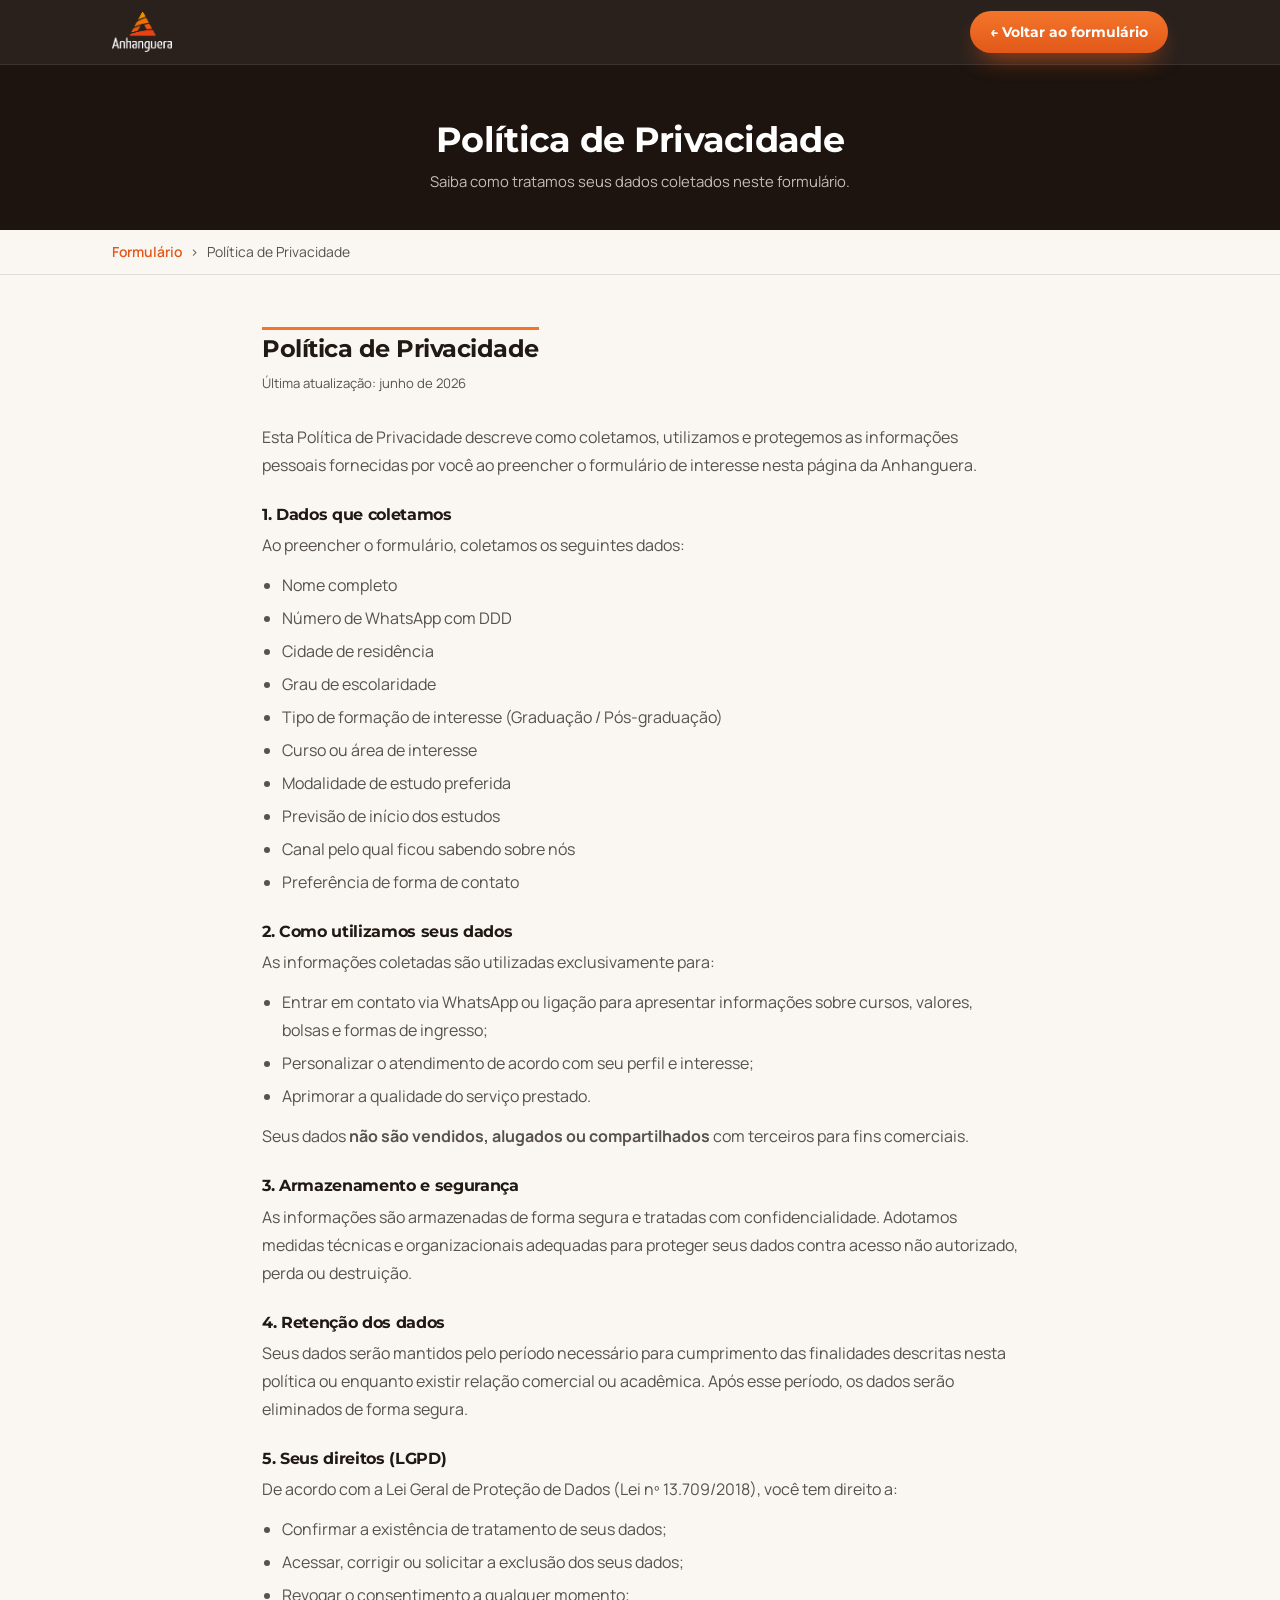
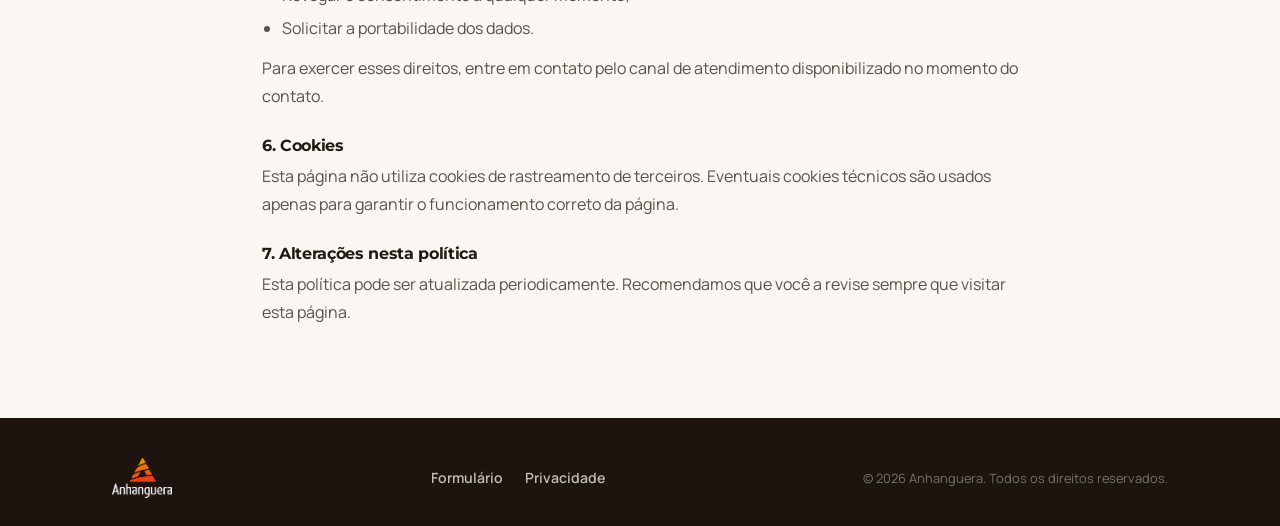
==== legal.html @ dcc7cdaf "Primeiro commit" ====
<!DOCTYPE html>
<html lang="pt-BR">
<head>
<meta charset="UTF-8" />
<meta name="viewport" content="width=device-width, initial-scale=1.0" />
<title>Política de Privacidade — Anhanguera</title>
<meta name="robots" content="noindex, nofollow" />
<link rel="preconnect" href="https://fonts.googleapis.com" />
<link rel="preconnect" href="https://fonts.gstatic.com" crossorigin />
<link href="https://fonts.googleapis.com/css2?family=Montserrat:wght@600;700;800;900&family=Manrope:wght@400;500;600;700&display=swap" rel="stylesheet" />
<link rel="stylesheet" href="style.css" />
</head>
<body>

<header>
  <div class="wrap nav">
    <a class="logo" href="index.html" aria-label="Anhanguera">
      <img src="assets/anhanguera-logo-colorido-vertical.png" alt="Anhanguera" class="logo-img" />
    </a>
    <a href="index.html" class="btn" style="padding:10px 20px;font-size:.88rem">← Voltar ao formulário</a>
  </div>
</header>

<div class="legal-hero">
  <div class="wrap">
    <h1>Política de Privacidade</h1>
    <p>Saiba como tratamos seus dados coletados neste formulário.</p>
  </div>
</div>

<div class="back-bar">
  <div class="wrap">
    <a href="index.html">Formulário</a>
    <span>›</span>
    <span>Política de Privacidade</span>
  </div>
</div>

<div class="legal-body">

  <section class="legal-section" id="privacidade">
    <h2>Política de Privacidade</h2>
    <p class="updated">Última atualização: junho de 2026</p>

    <p>Esta Política de Privacidade descreve como coletamos, utilizamos e protegemos as informações pessoais fornecidas por você ao preencher o formulário de interesse nesta página da Anhanguera.</p>

    <h3>1. Dados que coletamos</h3>
    <p>Ao preencher o formulário, coletamos os seguintes dados:</p>
    <ul>
      <li>Nome completo</li>
      <li>Número de WhatsApp com DDD</li>
      <li>Cidade de residência</li>
      <li>Grau de escolaridade</li>
      <li>Tipo de formação de interesse (Graduação / Pós-graduação)</li>
      <li>Curso ou área de interesse</li>
      <li>Modalidade de estudo preferida</li>
      <li>Previsão de início dos estudos</li>
      <li>Canal pelo qual ficou sabendo sobre nós</li>
      <li>Preferência de forma de contato</li>
    </ul>

    <h3>2. Como utilizamos seus dados</h3>
    <p>As informações coletadas são utilizadas exclusivamente para:</p>
    <ul>
      <li>Entrar em contato via WhatsApp ou ligação para apresentar informações sobre cursos, valores, bolsas e formas de ingresso;</li>
      <li>Personalizar o atendimento de acordo com seu perfil e interesse;</li>
      <li>Aprimorar a qualidade do serviço prestado.</li>
    </ul>
    <p>Seus dados <strong>não são vendidos, alugados ou compartilhados</strong> com terceiros para fins comerciais.</p>

    <h3>3. Armazenamento e segurança</h3>
    <p>As informações são armazenadas de forma segura e tratadas com confidencialidade. Adotamos medidas técnicas e organizacionais adequadas para proteger seus dados contra acesso não autorizado, perda ou destruição.</p>

    <h3>4. Retenção dos dados</h3>
    <p>Seus dados serão mantidos pelo período necessário para cumprimento das finalidades descritas nesta política ou enquanto existir relação comercial ou acadêmica. Após esse período, os dados serão eliminados de forma segura.</p>

    <h3>5. Seus direitos (LGPD)</h3>
    <p>De acordo com a Lei Geral de Proteção de Dados (Lei nº 13.709/2018), você tem direito a:</p>
    <ul>
      <li>Confirmar a existência de tratamento de seus dados;</li>
      <li>Acessar, corrigir ou solicitar a exclusão dos seus dados;</li>
      <li>Revogar o consentimento a qualquer momento;</li>
      <li>Solicitar a portabilidade dos dados.</li>
    </ul>
    <p>Para exercer esses direitos, entre em contato pelo canal de atendimento disponibilizado no momento do contato.</p>

    <h3>6. Cookies</h3>
    <p>Esta página não utiliza cookies de rastreamento de terceiros. Eventuais cookies técnicos são usados apenas para garantir o funcionamento correto da página.</p>

    <h3>7. Alterações nesta política</h3>
    <p>Esta política pode ser atualizada periodicamente. Recomendamos que você a revise sempre que visitar esta página.</p>
  </section>

</div>

<footer>
  <div class="wrap foot-inner">
    <a class="logo" href="index.html"><img src="assets/anhanguera-logo-colorido-vertical.png" alt="Anhanguera" class="logo-img" /></a>
    <nav class="foot-links">
      <a href="index.html">Formulário</a>
      <a href="legal.html">Privacidade</a>
    </nav>
    <p class="foot-copy">© 2026 Anhanguera. Todos os direitos reservados.</p>
  </div>
</footer>

</body>
</html>
---- style.css ----
:root{
  --orange:        oklch(0.70 0.175 47);
  --orange-strong: oklch(0.635 0.185 41);
  --orange-soft:   oklch(0.96 0.03 60);
  --ink:           oklch(0.22 0.015 55);
  --ink-soft:      oklch(0.44 0.012 55);
  --bg:            oklch(0.995 0.004 80);
  --bg-warm:       oklch(0.975 0.008 70);
  --line:          oklch(0.90 0.008 70);
  --dark:          oklch(0.20 0.018 50);
  --dark-2:        oklch(0.26 0.02 48);
  --white:         oklch(0.995 0.003 80);
  --radius:        16px;
  --shadow:        0 20px 48px -18px oklch(0.30 0.05 50 / 0.40);
  --shadow-sm:     0 8px 22px -14px oklch(0.30 0.05 50 / 0.35);
  --maxw:          780px;
}
*{box-sizing:border-box;margin:0;padding:0}
html{scroll-behavior:smooth}
body{
  font-family:'Manrope',system-ui,sans-serif;
  color:var(--ink);
  background:var(--bg-warm);
  line-height:1.6;
  -webkit-font-smoothing:antialiased;
  overflow-x:hidden;
}
h1,h2,h3,h4{font-family:'Montserrat',sans-serif;line-height:1.1;letter-spacing:-0.02em;color:var(--ink)}
a{color:inherit;text-decoration:none}
img{max-width:100%;display:block}
.wrap{width:100%;max-width:var(--maxw);margin:0 auto;padding:0 22px}

/* ---------- button ---------- */
.btn{
  display:inline-flex;align-items:center;justify-content:center;gap:.5rem;
  font-family:'Montserrat',sans-serif;font-weight:700;font-size:1rem;
  padding:16px 28px;border-radius:999px;border:none;cursor:pointer;
  background:linear-gradient(180deg,var(--orange),var(--orange-strong));
  color:#fff;box-shadow:0 12px 26px -12px var(--orange-strong);
  transition:transform .18s ease, box-shadow .18s ease, filter .18s ease;
  text-align:center;
}
.btn:hover{transform:translateY(-2px);filter:brightness(1.04);box-shadow:0 18px 32px -14px var(--orange-strong)}
.btn:active{transform:translateY(0)}
.btn:disabled{opacity:.6;cursor:not-allowed;transform:none}

/* ---------- header ---------- */
header{
  position:sticky;top:0;z-index:50;
  background:oklch(0.20 0.018 50 / 0.94);
  backdrop-filter:blur(12px);
  border-bottom:1px solid oklch(1 0 0 / 0.08);
}
.nav{display:flex;align-items:center;justify-content:space-between;height:64px;max-width:1100px}
.logo{display:flex;align-items:center;gap:12px;color:#fff;font-family:'Montserrat';font-weight:800;font-size:1.1rem;letter-spacing:-0.01em}
.logo-img{height:40px;max-height:40px;width:auto;max-width:140px;object-fit:contain;display:block}

/* ---------- page hero ---------- */
.page-hero{
  background:linear-gradient(160deg,var(--dark) 0%,var(--dark-2) 100%);
  padding:52px 22px 48px;
  text-align:center;
}
.page-hero .wrap{max-width:640px}
.page-hero h1{
  font-size:clamp(1.7rem,4.5vw,2.6rem);
  font-weight:900;
  color:#fff;
  margin-bottom:14px;
}
.page-hero h1 em{font-style:normal;color:var(--orange)}
.page-hero p{
  color:oklch(0.85 0.01 70);
  font-size:1.08rem;
  max-width:36em;
  margin:0 auto;
}
.page-hero .tag{
  display:inline-flex;align-items:center;gap:8px;
  background:oklch(1 0 0 / 0.08);border:1px solid oklch(1 0 0 / 0.16);
  color:oklch(0.92 0.01 70);font-weight:600;font-size:.78rem;letter-spacing:.05em;text-transform:uppercase;
  padding:7px 14px;border-radius:999px;margin-bottom:20px;
}
.tag-dot{width:7px;height:7px;border-radius:50%;background:var(--orange);flex:none;
  box-shadow:0 0 0 4px oklch(0.70 0.175 47 / 0.28)}

/* ---------- form area ---------- */
.form-area{padding:48px 0 80px}
.form-area .wrap{max-width:700px}

.form-card{
  background:#fff;
  border-radius:24px;
  box-shadow:var(--shadow);
  border:1px solid var(--line);
  overflow:hidden;
}
.form-card-header{
  background:linear-gradient(100deg,var(--dark),var(--dark-2));
  padding:28px 34px 24px;
}
.form-card-header h2{
  color:#fff;
  font-size:1.25rem;
  font-weight:800;
  margin-bottom:6px;
}
.form-card-header p{
  color:oklch(0.80 0.01 70);
  font-size:.93rem;
}

.form-body{padding:32px 34px 36px}
@media(max-width:560px){.form-body{padding:24px 20px 28px}.form-card-header{padding:22px 20px 18px}}

/* ---------- form groups ---------- */
.form-group{margin-bottom:28px}
.form-group-title{
  font-family:'Montserrat',sans-serif;
  font-weight:700;
  font-size:.72rem;
  letter-spacing:.12em;
  text-transform:uppercase;
  color:var(--orange-strong);
  margin-bottom:18px;
  padding-bottom:10px;
  border-bottom:1px solid var(--line);
}

/* ---------- field ---------- */
.field{margin-bottom:16px}
.field:last-of-type{margin-bottom:0}

label.field-label,
.field > .field-label{
  display:block;
  font-weight:700;
  font-size:.88rem;
  margin-bottom:8px;
  color:var(--ink);
}
.field-label .q-num{
  display:inline-flex;align-items:center;justify-content:center;
  width:22px;height:22px;border-radius:6px;
  background:var(--orange-soft);color:var(--orange-strong);
  font-size:.75rem;font-weight:800;
  margin-right:7px;flex:none;
}
label .req{color:var(--orange-strong)}

input[type="text"],
input[type="tel"],
select{
  width:100%;font-family:'Manrope',sans-serif;font-size:1rem;color:var(--ink);
  padding:13px 16px;border:1.5px solid var(--line);border-radius:12px;background:var(--bg);
  transition:border-color .15s, box-shadow .15s;
}
input[type="text"]:focus,
input[type="tel"]:focus,
select:focus{
  outline:none;
  border-color:var(--orange);
  box-shadow:0 0 0 3px oklch(0.70 0.175 47 / 0.16);
}
select{
  appearance:none;
  background-image:url("data:image/svg+xml,%3Csvg xmlns='http://www.w3.org/2000/svg' width='12' height='8' viewBox='0 0 12 8'%3E%3Cpath d='M1 1l5 5 5-5' stroke='%23999' stroke-width='2' fill='none' stroke-linecap='round'/%3E%3C/svg%3E");
  background-repeat:no-repeat;
  background-position:right 16px center;
  padding-right:40px;
}

/* ---------- radio pills ---------- */
.radio-group{display:flex;flex-direction:column;gap:8px}
.radio-group.two-col{display:grid;grid-template-columns:1fr 1fr;gap:8px}
@media(max-width:520px){.radio-group.two-col{grid-template-columns:1fr}}

.radio-pill{
  display:flex;align-items:center;gap:11px;
  padding:11px 15px;
  border:1.5px solid var(--line);
  border-radius:11px;
  cursor:pointer;
  transition:border-color .15s, background .15s;
  font-size:.93rem;
  color:var(--ink);
  user-select:none;
}
.radio-pill:hover{
  border-color:var(--orange);
  background:var(--orange-soft);
}
.radio-pill input[type="radio"]{
  width:17px;height:17px;flex:none;
  accent-color:var(--orange-strong);
  cursor:pointer;
}
.radio-pill:has(input:checked){
  border-color:var(--orange-strong);
  background:var(--orange-soft);
  font-weight:600;
  color:var(--orange-strong);
}

/* ---------- checkbox pill ---------- */
.checkbox-pill{
  display:flex;align-items:flex-start;gap:12px;
  padding:14px 16px;
  border:1.5px solid var(--line);
  border-radius:12px;
  cursor:pointer;
  transition:border-color .15s, background .15s;
  font-size:.92rem;
  color:var(--ink);
  user-select:none;
  line-height:1.55;
}
.checkbox-pill:hover{border-color:var(--orange);background:var(--orange-soft)}
.checkbox-pill input[type="checkbox"]{
  width:18px;height:18px;flex:none;margin-top:2px;
  accent-color:var(--orange-strong);
  cursor:pointer;
}
.checkbox-pill:has(input:checked){
  border-color:var(--orange-strong);
  background:var(--orange-soft);
}
.checkbox-pill a{color:var(--orange-strong);text-decoration:underline;font-weight:600}

/* ---------- error state ---------- */
.err{color:var(--orange-strong);font-size:.8rem;margin-top:6px;display:none;font-weight:600}
.field.invalid input[type="text"],
.field.invalid input[type="tel"],
.field.invalid select{border-color:var(--orange-strong)}
.field.invalid .err{display:block}
.field.invalid .radio-group .radio-pill:first-child,
.field.invalid .checkbox-pill{border-color:var(--orange-strong)}

/* ---------- privacy note ---------- */
.privacy-note{
  font-size:.82rem;
  color:var(--ink-soft);
  background:oklch(0.97 0.005 80);
  border-radius:10px;
  padding:12px 15px;
  margin-bottom:14px;
  line-height:1.6;
  border:1px solid var(--line);
}

/* ---------- submit ---------- */
.form-submit{margin-top:24px}
.btn-submit{
  width:100%;padding:18px;font-size:1.05rem;
  border-radius:14px;
  letter-spacing:.01em;
}
.form-note{font-size:.8rem;color:var(--ink-soft);margin-top:12px;text-align:center}

/* ---------- success state ---------- */
.form-success{display:none;text-align:center;padding:52px 24px}
.form-success .s-icon{font-size:3.2rem;margin-bottom:14px}
.form-success h3{font-size:1.6rem;font-weight:800;margin-bottom:10px}
.form-success p{color:var(--ink-soft);font-size:1.02rem;max-width:28em;margin:0 auto}
.form-card.done .form-body{display:none}
.form-card.done .form-success{display:block}

/* ---------- footer ---------- */
footer{background:var(--dark);color:oklch(0.80 0.01 70);padding:40px 0 28px}
.foot-inner{
  display:flex;flex-direction:row;align-items:center;justify-content:space-between;
  gap:20px;flex-wrap:wrap;max-width:1100px;
}
.foot-links{display:flex;gap:22px;flex-wrap:wrap;justify-content:center}
.foot-links a{font-size:.88rem;font-weight:600;transition:color .15s}
.foot-links a:hover{color:var(--orange)}
.foot-copy{font-size:.8rem;color:oklch(0.55 0.01 70)}

/* ---------- reveal ---------- */
.reveal{opacity:0;transform:translateY(20px);transition:opacity .55s ease, transform .55s ease}
.reveal.in{opacity:1;transform:none}
@media(prefers-reduced-motion:reduce){.reveal{opacity:1;transform:none}}

/* ---------- legal ---------- */
.legal-hero{background:var(--dark);padding:56px 0 36px;text-align:center}
.legal-hero h1{color:#fff;font-size:clamp(1.5rem,4vw,2.2rem);margin-bottom:10px}
.legal-hero p{color:oklch(0.80 0.01 70);font-size:.93rem}
.legal-body{max-width:800px;margin:0 auto;padding:52px 22px 80px}
.legal-section{margin-bottom:64px}
.legal-section:last-child{margin-bottom:0}
.legal-section h2{font-size:1.5rem;color:var(--ink);margin-bottom:6px;padding-top:6px;border-top:3px solid var(--orange);display:inline-block}
.legal-section .updated{font-size:.82rem;color:var(--ink-soft);margin-bottom:28px;margin-top:4px}
.legal-section h3{font-size:1.03rem;color:var(--ink);margin:26px 0 8px}
.legal-section p{color:var(--ink-soft);margin-bottom:12px;line-height:1.75}
.legal-section ul{color:var(--ink-soft);margin:6px 0 12px 20px;line-height:1.75}
.legal-section ul li{margin-bottom:5px}
.legal-section a{color:var(--orange-strong);text-decoration:underline}
.back-bar{background:var(--bg-warm);border-bottom:1px solid var(--line);padding:11px 22px}
.back-bar .wrap{display:flex;align-items:center;gap:8px;font-size:.87rem;color:var(--ink-soft);max-width:1100px}
.back-bar a{color:var(--orange-strong);font-weight:600}
.divider{border:none;border-top:1px solid var(--line);margin:0}
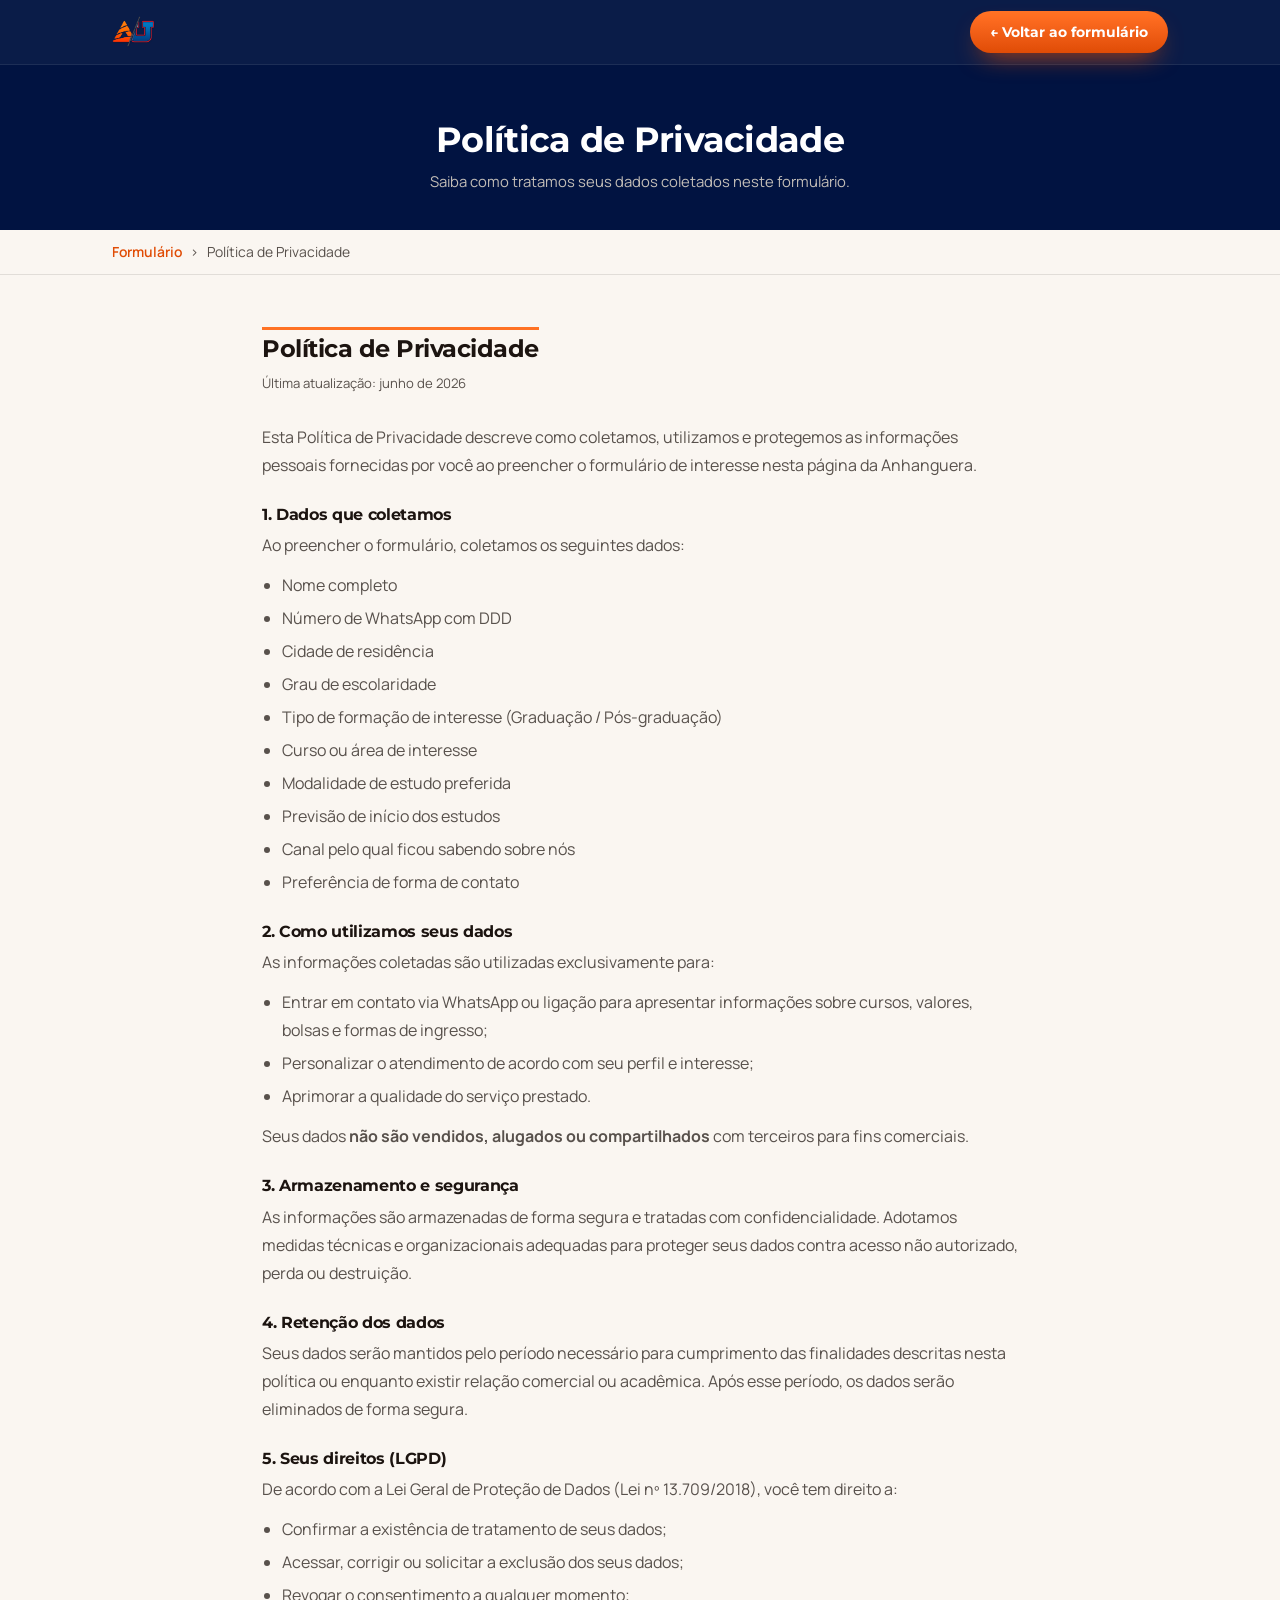
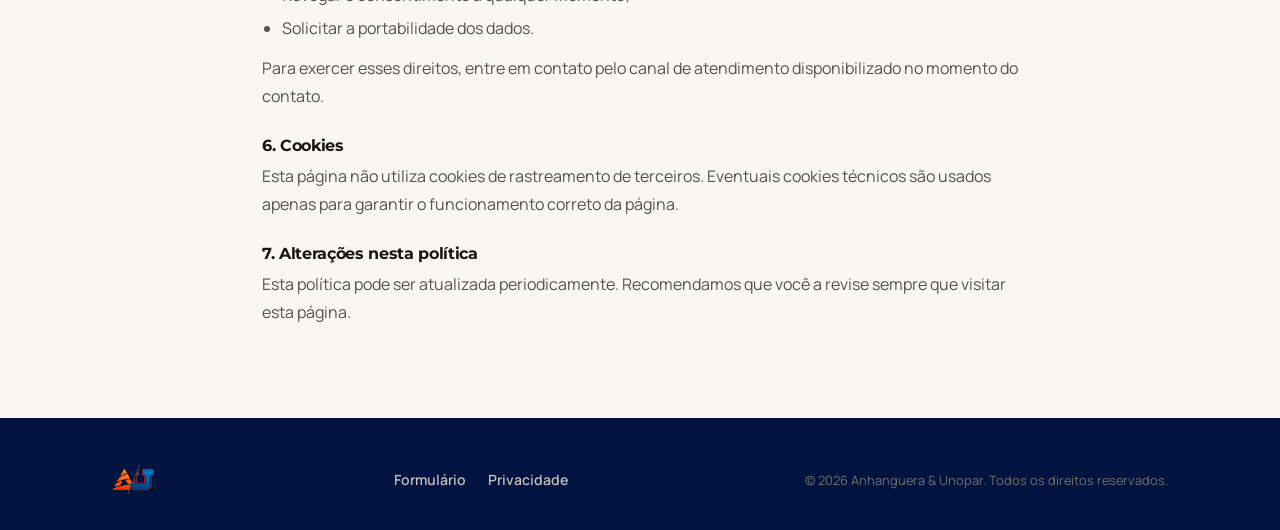
==== commit 015c437b: "Mudanças do site" ====
--- a/legal.html
+++ b/legal.html
@@ -3,7 +3,7 @@
 <head>
 <meta charset="UTF-8" />
 <meta name="viewport" content="width=device-width, initial-scale=1.0" />
-<title>Política de Privacidade — Anhanguera</title>
+<title>Política de Privacidade — Anhanguera &amp; Unopar</title>
 <meta name="robots" content="noindex, nofollow" />
 <link rel="preconnect" href="https://fonts.googleapis.com" />
 <link rel="preconnect" href="https://fonts.gstatic.com" crossorigin />
@@ -14,8 +14,8 @@
 
 <header>
   <div class="wrap nav">
-    <a class="logo" href="index.html" aria-label="Anhanguera">
-      <img src="assets/anhanguera-logo-colorido-vertical.png" alt="Anhanguera" class="logo-img" />
+    <a class="logo" href="index.html" aria-label="Anhanguera e Unopar">
+      <img src="assets/logoo.png" alt="Anhanguera e Unopar" class="logo-img" />
     </a>
     <a href="index.html" class="btn" style="padding:10px 20px;font-size:.88rem">← Voltar ao formulário</a>
   </div>
@@ -95,12 +95,12 @@
 
 <footer>
   <div class="wrap foot-inner">
-    <a class="logo" href="index.html"><img src="assets/anhanguera-logo-colorido-vertical.png" alt="Anhanguera" class="logo-img" /></a>
+    <a class="logo" href="index.html"><img src="assets/logoo.png" alt="Anhanguera e Unopar" class="logo-img" /></a>
     <nav class="foot-links">
       <a href="index.html">Formulário</a>
       <a href="legal.html">Privacidade</a>
     </nav>
-    <p class="foot-copy">© 2026 Anhanguera. Todos os direitos reservados.</p>
+    <p class="foot-copy">© 2026 Anhanguera &amp; Unopar. Todos os direitos reservados.</p>
   </div>
 </footer>
 
--- a/style.css
+++ b/style.css
@@ -1,18 +1,18 @@
 :root{
-  --orange:        oklch(0.70 0.175 47);
-  --orange-strong: oklch(0.635 0.185 41);
-  --orange-soft:   oklch(0.96 0.03 60);
-  --ink:           oklch(0.22 0.015 55);
+  --orange:        oklch(0.72 0.195 44);
+  --orange-strong: oklch(0.615 0.195 39);
+  --orange-soft:   oklch(0.96 0.03 55);
+  --ink:           oklch(0.20 0.015 55);
   --ink-soft:      oklch(0.44 0.012 55);
   --bg:            oklch(0.995 0.004 80);
   --bg-warm:       oklch(0.975 0.008 70);
   --line:          oklch(0.90 0.008 70);
-  --dark:          oklch(0.20 0.018 50);
-  --dark-2:        oklch(0.26 0.02 48);
+  --dark:          oklch(0.21 0.09 262);
+  --dark-2:        oklch(0.27 0.09 258);
   --white:         oklch(0.995 0.003 80);
   --radius:        16px;
-  --shadow:        0 20px 48px -18px oklch(0.30 0.05 50 / 0.40);
-  --shadow-sm:     0 8px 22px -14px oklch(0.30 0.05 50 / 0.35);
+  --shadow:        0 20px 48px -18px oklch(0.20 0.09 262 / 0.38);
+  --shadow-sm:     0 8px 22px -14px oklch(0.20 0.09 262 / 0.32);
   --maxw:          780px;
 }
 *{box-sizing:border-box;margin:0;padding:0}
@@ -47,13 +47,13 @@
 /* ---------- header ---------- */
 header{
   position:sticky;top:0;z-index:50;
-  background:oklch(0.20 0.018 50 / 0.94);
+  background:oklch(0.21 0.09 262 / 0.96);
   backdrop-filter:blur(12px);
   border-bottom:1px solid oklch(1 0 0 / 0.08);
 }
 .nav{display:flex;align-items:center;justify-content:space-between;height:64px;max-width:1100px}
 .logo{display:flex;align-items:center;gap:12px;color:#fff;font-family:'Montserrat';font-weight:800;font-size:1.1rem;letter-spacing:-0.01em}
-.logo-img{height:40px;max-height:40px;width:auto;max-width:140px;object-fit:contain;display:block}
+.logo-img{height:44px;max-height:44px;width:auto;max-width:100px;object-fit:contain;display:block}
 
 /* ---------- page hero ---------- */
 .page-hero{
@@ -299,3 +299,162 @@
 .back-bar .wrap{display:flex;align-items:center;gap:8px;font-size:.87rem;color:var(--ink-soft);max-width:1100px}
 .back-bar a{color:var(--orange-strong);font-weight:600}
 .divider{border:none;border-top:1px solid var(--line);margin:0}
+
+/* ===================== SHARED SECTION STYLES ===================== */
+.sec-label{
+  font-family:'Montserrat',sans-serif;
+  font-size:.72rem;font-weight:700;
+  letter-spacing:.14em;text-transform:uppercase;
+  color:var(--orange-strong);
+  margin-bottom:12px;
+  display:block;
+}
+.sec-h2{
+  font-size:clamp(1.55rem,3.5vw,2.1rem);
+  font-weight:800;color:var(--ink);
+  margin-bottom:12px;
+  letter-spacing:-.025em;line-height:1.15;
+}
+.sec-h2 em{font-style:normal;color:var(--orange-strong)}
+.sec-sub{
+  color:var(--ink-soft);font-size:1rem;
+  max-width:52ch;line-height:1.7;
+  margin-bottom:40px;
+}
+
+/* ===================== BENEFITS ===================== */
+.benefits-section{padding:72px 0;background:var(--bg)}
+.benefits-wrap{max-width:860px!important}
+.benefits-grid{
+  display:grid;
+  grid-template-columns:1fr 1fr;
+  gap:14px;
+  margin-top:36px;
+}
+@media(max-width:540px){.benefits-grid{grid-template-columns:1fr}}
+.ben-card{
+  background:#fff;
+  border:1.5px solid var(--line);
+  border-radius:18px;
+  padding:24px;
+  transition:box-shadow .2s,transform .2s,border-color .2s;
+}
+.ben-card:hover{
+  transform:translateY(-3px);
+  box-shadow:var(--shadow);
+  border-color:oklch(0.70 0.175 47 / 0.3);
+}
+.ben-icon{
+  width:48px;height:48px;border-radius:13px;
+  display:flex;align-items:center;justify-content:center;
+  margin-bottom:16px;
+  color:var(--orange-strong);
+  background:var(--orange-soft);
+}
+.ben-card h3{font-size:1.02rem;font-weight:700;color:var(--ink);margin-bottom:8px}
+.ben-card p{font-size:.91rem;color:var(--ink-soft);line-height:1.65}
+
+/* ===================== COURSES MOSAIC ===================== */
+.courses-section{padding:72px 0;background:var(--bg-warm)}
+.courses-wrap{max-width:860px!important}
+.courses-mosaic{
+  display:grid;
+  grid-template-columns:1.5fr 1fr 1fr;
+  grid-template-rows:auto auto;
+  gap:12px;
+  margin-top:36px;
+}
+@media(max-width:640px){
+  .courses-mosaic{grid-template-columns:1fr;grid-template-rows:auto}
+  .ct-featured{grid-row:auto!important;min-height:160px!important}
+}
+.ct{
+  padding:26px 22px;border-radius:16px;
+  background:#fff;border:1.5px solid var(--line);
+  transition:box-shadow .2s,transform .2s;
+  position:relative;
+}
+.ct:hover{transform:translateY(-2px);box-shadow:var(--shadow-sm)}
+.ct-featured{
+  grid-row:1 / 3;
+  display:flex;flex-direction:column;justify-content:flex-end;
+  min-height:220px;
+  background:linear-gradient(140deg,var(--dark) 0%,var(--dark-2) 100%);
+  border-color:transparent;
+}
+.ct-featured h3{color:#fff}
+.ct-featured p{color:oklch(0.72 0.01 70)}
+.ct-featured .ct-num{color:oklch(0.70 0.175 47 / 0.55)}
+.ct-num{
+  font-family:'Montserrat',sans-serif;
+  font-size:2.2rem;font-weight:900;line-height:1;
+  margin-bottom:10px;
+  color:oklch(0.88 0.05 60);
+}
+.ct h3{font-size:1rem;font-weight:700;color:var(--ink);margin-bottom:7px}
+.ct p{font-size:.84rem;color:var(--ink-soft);line-height:1.6}
+
+/* ===================== STATS ===================== */
+.stats-section{
+  background:linear-gradient(135deg,var(--dark) 0%,oklch(0.14 0.07 264) 100%);
+  padding:64px 0;
+}
+.stats-grid{
+  display:grid;
+  grid-template-columns:repeat(4,1fr);
+  gap:24px;
+  text-align:center;
+}
+@media(max-width:600px){
+  .stats-grid{grid-template-columns:1fr 1fr;gap:36px}
+}
+.stat-item{display:flex;flex-direction:column;align-items:center;gap:6px}
+.stat-num{
+  font-family:'Montserrat',sans-serif;
+  font-size:clamp(1.7rem,3.5vw,2.4rem);
+  font-weight:900;
+  color:var(--orange);
+  line-height:1;letter-spacing:-.02em;
+}
+.stat-label{font-size:.84rem;color:oklch(0.68 0.01 70);font-weight:500;max-width:15ch}
+
+/* ===================== FAQ ===================== */
+.faq-section{padding:72px 0 80px;background:var(--bg)}
+.faq-wrap{max-width:720px!important}
+.faq-list{
+  margin-top:36px;
+  border:1.5px solid var(--line);
+  border-radius:18px;overflow:hidden;
+  background:#fff;
+}
+.faq-item{border-bottom:1px solid var(--line)}
+.faq-item:last-child{border-bottom:none}
+.faq-q{
+  width:100%;
+  display:flex;align-items:center;justify-content:space-between;gap:16px;
+  padding:20px 24px;
+  background:none;border:none;
+  text-align:left;cursor:pointer;
+  font-family:'Manrope',sans-serif;font-size:.97rem;font-weight:700;
+  color:var(--ink);
+  transition:background .15s,color .15s;
+}
+.faq-q:hover{background:var(--orange-soft)}
+.faq-q[aria-expanded="true"]{color:var(--orange-strong);background:var(--orange-soft)}
+.faq-chevron{
+  flex:none;color:var(--ink-soft);
+  transition:transform .28s ease,color .15s;
+}
+.faq-q[aria-expanded="true"] .faq-chevron{
+  transform:rotate(180deg);
+  color:var(--orange-strong);
+}
+.faq-a{
+  max-height:0;overflow:hidden;
+  transition:max-height .38s ease;
+}
+.faq-a.open{max-height:320px}
+.faq-a p{
+  padding:4px 24px 20px;
+  color:var(--ink-soft);font-size:.93rem;line-height:1.75;
+}
